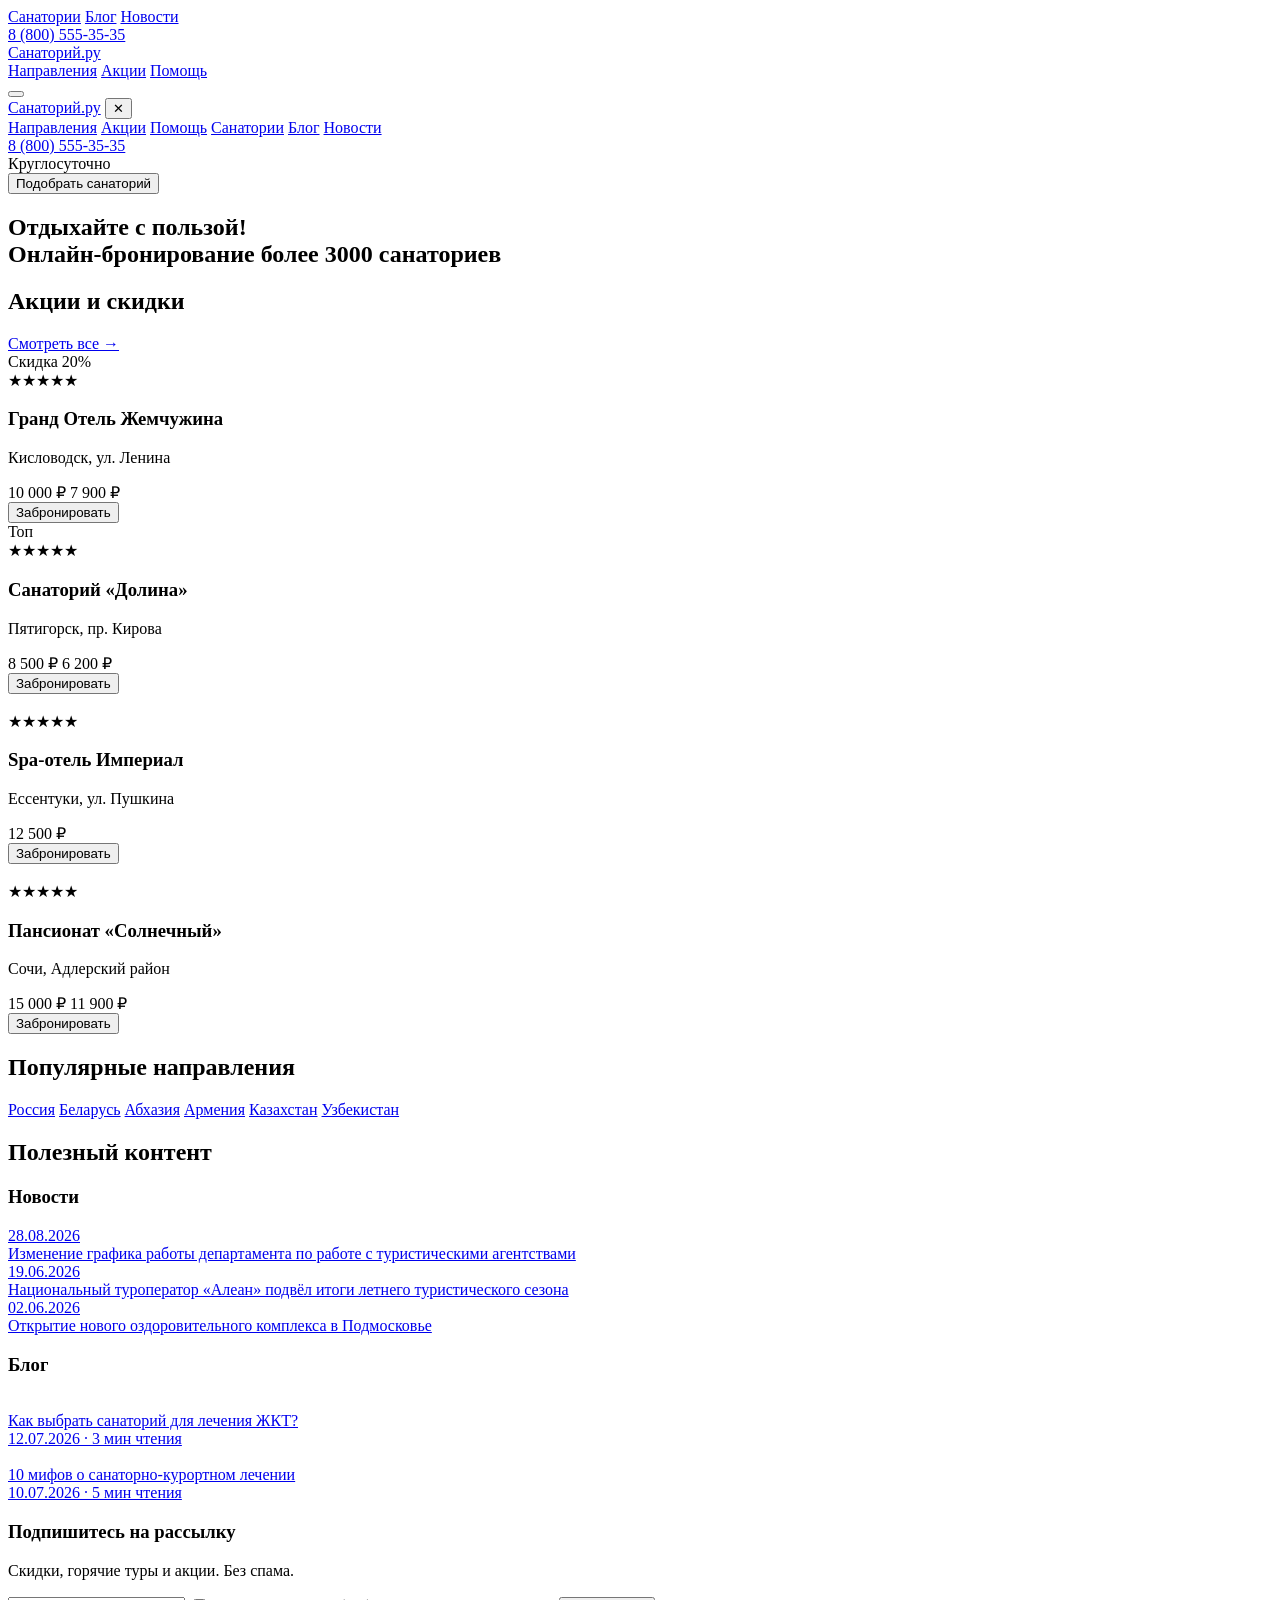
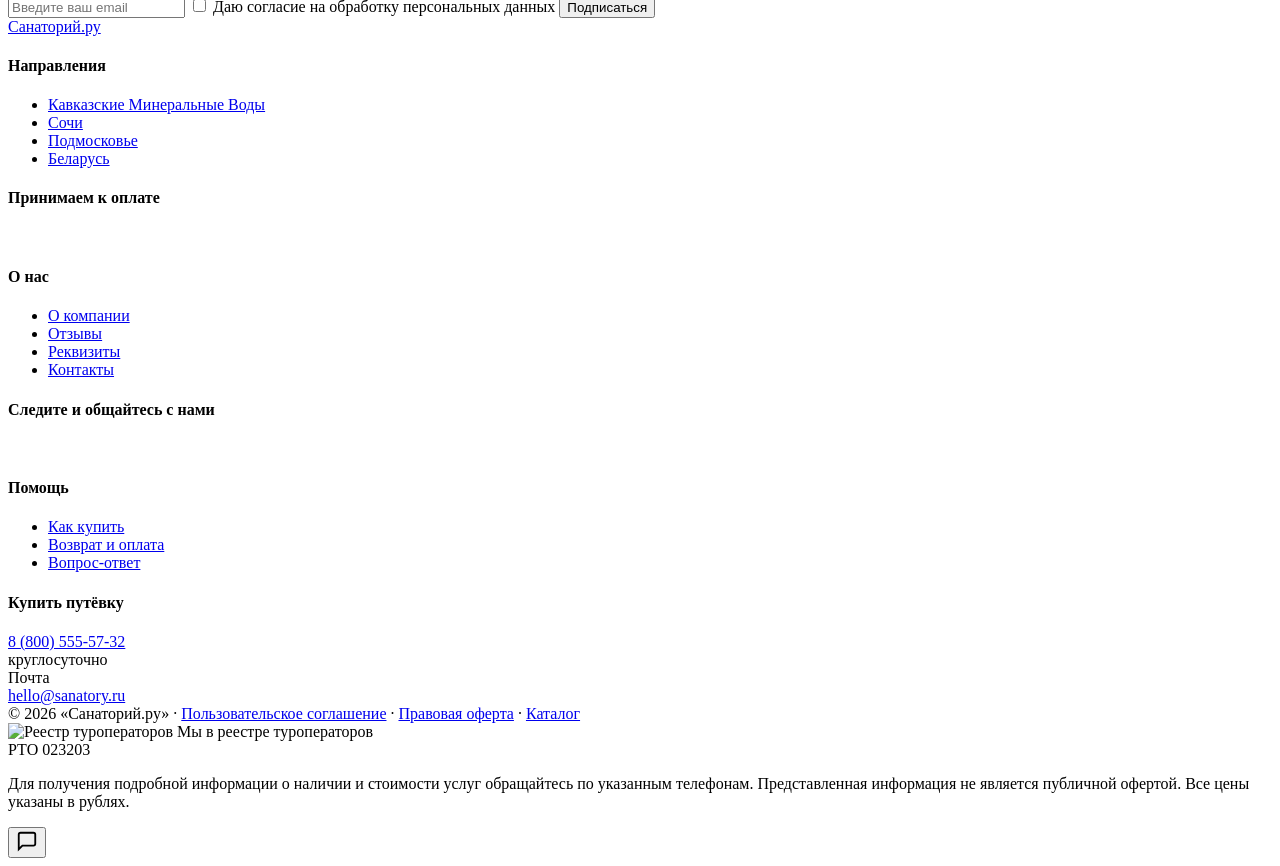
==== index.html @ 3d840a72 "Add files via upload" ====
<!DOCTYPE html>
<html lang="ru">
<head>
<meta charset="UTF-8">
<meta name="viewport" content="width=device-width, initial-scale=1.0">
<title>Санаторий.ру — онлайн-бронирование санаториев</title>
<link rel="stylesheet" href="css/style.css">
</head>
<body>

<!-- Top bar -->
<div class="topbar">
  <div class="container topbar__inner">
    <nav class="topbar__nav">
      <a href="#">Санатории</a>
      <a href="#">Блог</a>
      <a href="#">Новости</a>
    </nav>
    <a class="topbar__phone" href="tel:88005553535">8 (800) 555-35-35</a>
  </div>
</div>

<!-- Header -->
<!-- Header -->
<header class="header">
  <div class="container header__inner">
    <a href="#" class="logo">Санаторий<span>.ру</span></a>

    <nav class="header__nav">
      <a href="#">Направления</a>
      <a href="#">Акции</a>
      <a href="#">Помощь</a>
    </nav>

    <button class="burger" aria-label="Открыть меню" aria-expanded="false" aria-controls="mobile-menu">
      <span></span><span></span><span></span>
    </button>
  </div>
</header>

<!-- Мобильное меню -->
<div class="mobile-menu" id="mobile-menu" aria-hidden="true">
  <div class="mobile-menu__top">
    <a href="#" class="logo">Санаторий<span>.ру</span></a>
    <button class="mobile-menu__close" aria-label="Закрыть меню">✕</button>
  </div>

  <nav class="mobile-menu__nav">
    <a href="#">Направления</a>
    <a href="#">Акции</a>
    <a href="#">Помощь</a>
    <a href="#">Санатории</a>
    <a href="#">Блог</a>
    <a href="#">Новости</a>
  </nav>

  <div class="mobile-menu__contacts">
    <a href="tel:88005553535" class="mobile-menu__phone">8 (800) 555-35-35</a>
    <div class="mobile-menu__muted">Круглосуточно</div>
  </div>

  <button class="btn btn--green btn--block mobile-menu__cta">Подобрать санаторий</button>
</div>
<div class="mobile-menu__overlay" hidden></div>

<!-- Hero -->
<section class="hero">
  <div class="container">
    <h1 class="hero__title">
      Отдыхайте с пользой!<br>
      Онлайн-бронирование более 3000 санаториев
    </h1>
    <script type="text/javascript" charset="utf-8" src="https://stells.info/assets/js/partner.fire.js"></script>
<div class="s-partnership" style="display:none;">ZiKAEXqA2vElUudIS04ilTjZm4b4giMCDNUObe5r64s%3D</div>
    <!-- <form class="search" onsubmit="event.preventDefault();">
      <div class="search__row">
        <div class="field field--grow">
          <label>Куда поехать?</label>
          <input type="text" placeholder="Регион, курорт, санаторий...">
        </div>
        <div class="field">
          <label>Заезд</label>
          <input type="text" placeholder="mm/dd/yyyy">
        </div>
        <div class="field">
          <label>Выезд</label>
          <input type="text" placeholder="mm/dd/yyyy">
        </div>
        <div class="field">
          <label>Кто едет?</label>
          <select>
            <option>2 взрослых</option>
            <option>1 взрослый</option>
            <option>2 взрослых + 1 ребёнок</option>
          </select>
        </div>
      </div>
      <div class="search__actions">
        <button type="submit" class="btn btn--green btn--lg">Подобрать санатории</button>
        <button type="button" class="btn btn--purple btn--lg">Показать на карте</button>
      </div>
    </form> -->
  </div>
  
</section>



<!-- Акции и скидки -->
<section class="section">
  <div class="container">
    <div class="section__head">
      <h2>Акции и скидки</h2>
      <a href="#" class="link-more">Смотреть все →</a>
    </div>

    <div class="cards">
      <!-- card 1 -->
      <article class="card">
        <div class="card__media">
          <span class="badge badge--green">Скидка 20%</span>
          <img src="assets/images/300x150.svg" alt="">
        </div>
        <div class="card__body">
          <div class="stars">★★★★★</div>
          <h3 class="card__title">Гранд Отель Жемчужина</h3>
          <p class="card__place">Кисловодск, ул. Ленина</p>
          <div class="card__price">
            <span class="old">10 000 ₽</span>
            <span class="new">7 900 ₽</span>
          </div>
          <button class="btn btn--green btn--block">Забронировать</button>
        </div>
      </article>

      <!-- card 2 -->
      <article class="card">
        <div class="card__media">
          <span class="badge badge--green">Топ</span>
          <img src="assets/images/300x150.svg" alt="">
        </div>
        <div class="card__body">
          <div class="stars">★★★★★</div>
          <h3 class="card__title">Санаторий «Долина»</h3>
          <p class="card__place">Пятигорск, пр. Кирова</p>
          <div class="card__price">
            <span class="old">8 500 ₽</span>
            <span class="new">6 200 ₽</span>
          </div>
          <button class="btn btn--green btn--block">Забронировать</button>
        </div>
      </article>

      <!-- card 3 -->
      <article class="card">
        <div class="card__media">
          <img src="assets/images/300x150.svg" alt="">
        </div>
        <div class="card__body">
          <div class="stars">★★★★★</div>
          <h3 class="card__title">Spa-отель Империал</h3>
          <p class="card__place">Ессентуки, ул. Пушкина</p>
          <div class="card__price">
            <span class="new">12 500 ₽</span>
          </div>
          <button class="btn btn--green btn--block">Забронировать</button>
        </div>
      </article>

      <!-- card 4 -->
      <article class="card">
        <div class="card__media">
          <img src="assets/images/300x150.svg" alt="">
        </div>
        <div class="card__body">
          <div class="stars">★★★★★</div>
          <h3 class="card__title">Пансионат «Солнечный»</h3>
          <p class="card__place">Сочи, Адлерский район</p>
          <div class="card__price">
            <span class="old">15 000 ₽</span>
            <span class="new">11 900 ₽</span>
          </div>
          <button class="btn btn--green btn--block">Забронировать</button>
        </div>
      </article>
    </div>
  </div>
</section>

<!-- Популярные направления -->
<section class="section">
  <div class="container">
    <h2>Популярные направления</h2>
    <div class="tags">
      <a href="#" class="tag">Россия</a>
      <a href="#" class="tag">Беларусь</a>
      <a href="#" class="tag">Абхазия</a>
      <a href="#" class="tag">Армения</a>
      <a href="#" class="tag">Казахстан</a>
      <a href="#" class="tag">Узбекистан</a>
    </div>
  </div>
</section>

<!-- Полезный контент -->
<section class="section">
  <div class="container">
    <h2>Полезный контент</h2>

    <div class="content-grid">
      <!-- Новости -->
      <div class="col">
        <h3 class="col__title">Новости</h3>

        <a class="news" href="#">
          <div class="news__date">28.08.2026</div>
          <div class="news__text">Изменение графика работы департамента по работе с туристическими агентствами</div>
        </a>
        <a class="news" href="#">
          <div class="news__date">19.06.2026</div>
          <div class="news__text">Национальный туроператор «Алеан» подвёл итоги летнего туристического сезона</div>
        </a>
        <a class="news" href="#">
          <div class="news__date">02.06.2026</div>
          <div class="news__text">Открытие нового оздоровительного комплекса в Подмосковье</div>
        </a>
      </div>

      <!-- Блог -->
      <div class="col">
        <h3 class="col__title">Блог</h3>

        <a class="blog-item" href="#">
          <img src="assets/images/150x100.svg" alt="">
          <div>
            <div class="blog-item__title">Как выбрать санаторий для лечения ЖКТ?</div>
            <div class="blog-item__meta">12.07.2026 · 3 мин чтения</div>
          </div>
        </a>
        <a class="blog-item" href="#">
          <img src="assets/images/150x100.svg" alt="">
          <div>
            <div class="blog-item__title">10 мифов о санаторно-курортном лечении</div>
            <div class="blog-item__meta">10.07.2026 · 5 мин чтения</div>
          </div>
        </a>
      </div>
    </div>
  </div>
</section>

<!-- Подписка -->
<section class="section">
  <div class="container">
    <div class="subscribe">
      <div class="subscribe__info">
        <h3>Подпишитесь на рассылку</h3>
        <p>Скидки, горячие туры и акции. Без спама.</p>
      </div>
      <form class="subscribe__form" onsubmit="event.preventDefault();">
        <input type="email" placeholder="Введите ваш email" required>
        <label class="checkbox">
          <input type="checkbox" required>
          <span>Даю согласие на обработку персональных данных</span>
        </label>
        <button class="btn btn--purple btn--block">Подписаться</button>
      </form>
    </div>
  </div>
</section>

<!-- Footer -->
<footer class="footer">
  <div class="container">
    <div class="footer__grid">
      <div>
        <a href="#" class="logo">Санаторий<span>.ру</span></a>
        <h4 class="footer__title">Направления</h4>
        <ul>
          <li><a href="#">Кавказские Минеральные Воды</a></li>
          <li><a href="#">Сочи</a></li>
          <li><a href="#">Подмосковье</a></li>
          <li><a href="#">Беларусь</a></li>
        </ul>
      </div>

      <div>
        <h4 class="footer__title">Принимаем к оплате</h4>
        <div class="pay">
          <img class="pay__logo" src="./img/MasterCard.svg" alt="">
          <img class="pay__logo" src="./img/Visa.svg" alt="">
          <img class="pay__logo" src="./img/Mir.svg" alt="">
          <img class="pay__logo" src="./img/SBP.svg" alt="">
        </div>

        <h4 class="footer__title">О нас</h4>
        <ul>
          <li><a href="#">О компании</a></li>
          <li><a href="#">Отзывы</a></li>
          <li><a href="#">Реквизиты</a></li>
          <li><a href="#">Контакты</a></li>
        </ul>
      </div>

      <div>
        <h4 class="footer__title">Следите и общайтесь с нами</h4>
        <div class="socials">
          <!-- <a href="#" aria-label="VK">VK</a> -->
          <a href="#" aria-label="VK"><img src="./img/vk.svg" alt=""></a>
          <a href="#" aria-label="VK"><img src="./img/dzen.svg" alt=""></a>
          <a href="#" aria-label="VK"><img src="./img/tg.svg" alt=""></a>
          <a href="#" aria-label="VK"><img src="./img/max.svg" alt=""></a>
        </div>

        <h4 class="footer__title">Помощь</h4>
        <ul>
          <li><a href="#">Как купить</a></li>
          <li><a href="#">Возврат и оплата</a></li>
          <li><a href="#">Вопрос-ответ</a></li>
        </ul>
      </div>

      <div>
        <h4 class="footer__title">Купить путёвку</h4>
        <a class="footer__phone" href="tel:88005555732">8 (800) 555-57-32</a>
        <div class="footer__muted">круглосуточно</div>
        <div class="footer__muted">Почта</div>
        <a class="footer__mail" href="mailto:hello@sanatory.ru">hello@sanatory.ru</a>
      </div>
    </div>

    <div class="footer__bottom">
      <div>© 2026 «Санаторий.ру» · <a href="#">Пользовательское соглашение</a> · <a href="#">Правовая оферта</a> · <a href="#">Каталог</a></div>
      <div class="footer__reg">
        <img class="reg-icon" src="./img/reestr.svg" alt="Реестр туроператоров">
        <!-- <span class="reg-icon">★</span> -->
        Мы в реестре туроператоров<br>РТО 023203
      </div>
    </div>

    <p class="footer__disclaimer">
      Для получения подробной информации о наличии и стоимости услуг обращайтесь по указанным телефонам.
      Представленная информация не является публичной офертой. Все цены указаны в рублях.
    </p>
  </div>
</footer>

<!-- Floating chat -->
<button class="chat-btn" aria-label="Чат">
  <svg viewBox="0 0 24 24" width="22" height="22" fill="none" stroke="currentColor" stroke-width="2">
    <path d="M21 15a2 2 0 0 1-2 2H7l-4 4V5a2 2 0 0 1 2-2h14a2 2 0 0 1 2 2z"/>
  </svg>
</button>

<script src="js/main.js"></script>
</body>
</html>
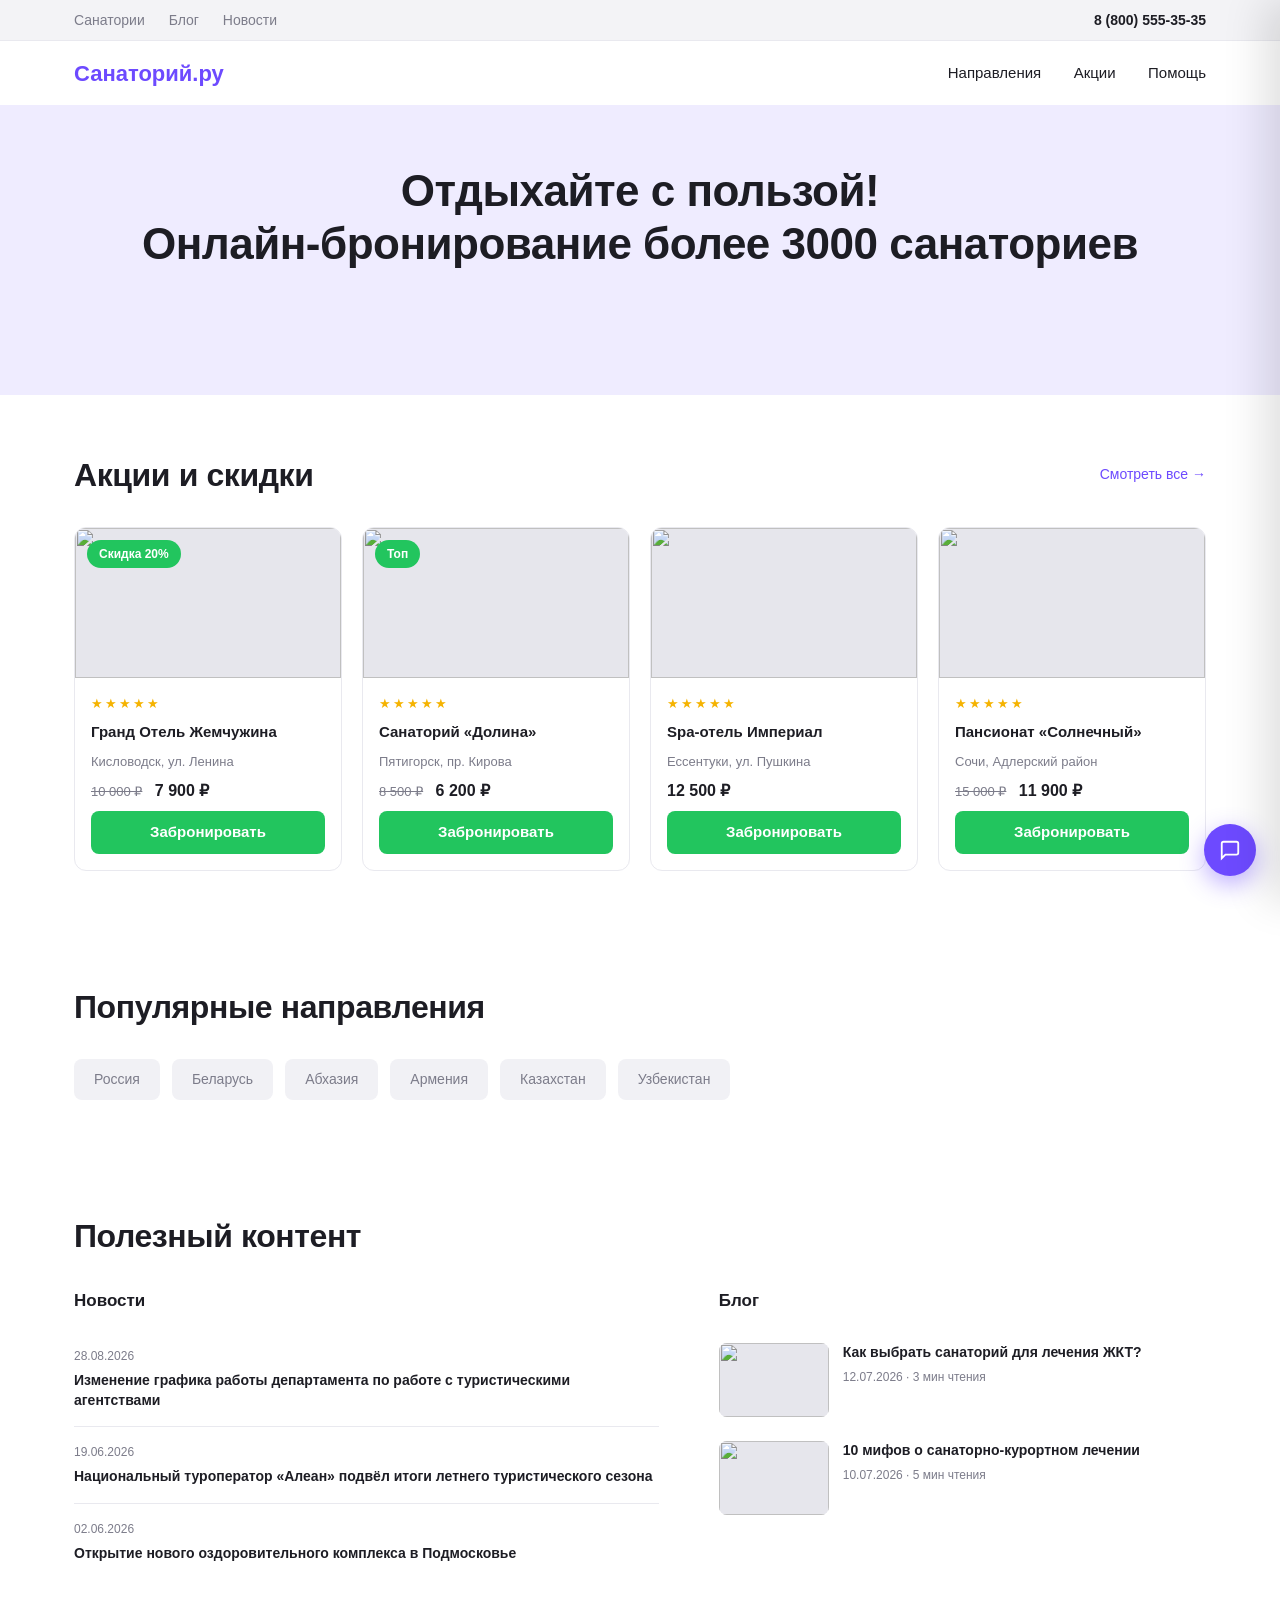
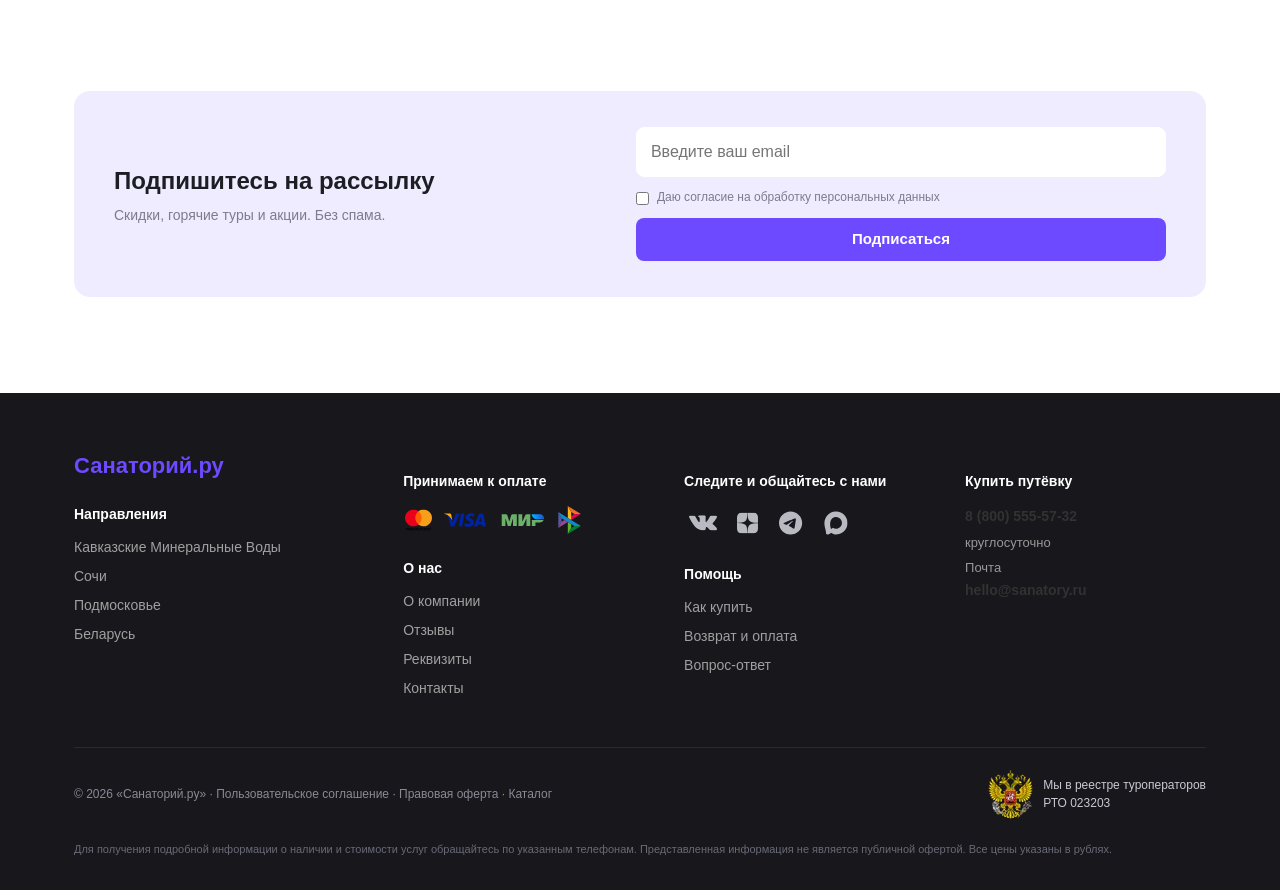
==== commit 36709bec: "Update index.html" ====
--- a/index.html
+++ b/index.html
@@ -4,7 +4,7 @@
 <meta charset="UTF-8">
 <meta name="viewport" content="width=device-width, initial-scale=1.0">
 <title>Санаторий.ру — онлайн-бронирование санаториев</title>
-<link rel="stylesheet" href="css/style.css">
+<link rel="stylesheet" href="style.css">
 </head>
 <body>
 
@@ -287,10 +287,10 @@
       <div>
         <h4 class="footer__title">Принимаем к оплате</h4>
         <div class="pay">
-          <img class="pay__logo" src="./img/MasterCard.svg" alt="">
-          <img class="pay__logo" src="./img/Visa.svg" alt="">
-          <img class="pay__logo" src="./img/Mir.svg" alt="">
-          <img class="pay__logo" src="./img/SBP.svg" alt="">
+          <img class="pay__logo" src="MasterCard.svg" alt="">
+          <img class="pay__logo" src="Visa.svg" alt="">
+          <img class="pay__logo" src="Mir.svg" alt="">
+          <img class="pay__logo" src="SBP.svg" alt="">
         </div>
 
         <h4 class="footer__title">О нас</h4>
@@ -306,10 +306,10 @@
         <h4 class="footer__title">Следите и общайтесь с нами</h4>
         <div class="socials">
           <!-- <a href="#" aria-label="VK">VK</a> -->
-          <a href="#" aria-label="VK"><img src="./img/vk.svg" alt=""></a>
-          <a href="#" aria-label="VK"><img src="./img/dzen.svg" alt=""></a>
-          <a href="#" aria-label="VK"><img src="./img/tg.svg" alt=""></a>
-          <a href="#" aria-label="VK"><img src="./img/max.svg" alt=""></a>
+          <a href="#" aria-label="VK"><img src="vk.svg" alt=""></a>
+          <a href="#" aria-label="VK"><img src="dzen.svg" alt=""></a>
+          <a href="#" aria-label="VK"><img src="tg.svg" alt=""></a>
+          <a href="#" aria-label="VK"><img src="max.svg" alt=""></a>
         </div>
 
         <h4 class="footer__title">Помощь</h4>
@@ -332,7 +332,7 @@
     <div class="footer__bottom">
       <div>© 2026 «Санаторий.ру» · <a href="#">Пользовательское соглашение</a> · <a href="#">Правовая оферта</a> · <a href="#">Каталог</a></div>
       <div class="footer__reg">
-        <img class="reg-icon" src="./img/reestr.svg" alt="Реестр туроператоров">
+        <img class="reg-icon" src="reestr.svg" alt="Реестр туроператоров">
         <!-- <span class="reg-icon">★</span> -->
         Мы в реестре туроператоров<br>РТО 023203
       </div>
@@ -354,4 +354,4 @@
 
 <script src="js/main.js"></script>
 </body>
-</html>+</html>
--- a/style.css
+++ b/style.css
@@ -0,0 +1,344 @@
+:root{
+  --green:#22c55e;
+  --green-d:#16a34a;
+  --purple:#6d4aff;
+  --purple-d:#5a38e0;
+  --ink:#1d1d24;
+  --muted:#7c7c8a;
+  --line:#e9e9ef;
+  --bg-soft:#efecff;
+  --bg-card:#f6f6f9;
+  --radius:12px;
+  --container:1180px;
+}
+html, body {
+  overflow-x: hidden;
+  max-width: 100%;
+}
+*{box-sizing:border-box;margin:0;padding:0}
+html{scroll-behavior:smooth}
+body{
+  font-family:-apple-system,BlinkMacSystemFont,"Segoe UI",Roboto,"Helvetica Neue",Arial,sans-serif;
+  color:var(--ink);
+  background:#fff;
+  line-height:1.5;
+  -webkit-font-smoothing:antialiased;
+}
+a{color:inherit;text-decoration:none}
+img{max-width:100%;display:block}
+button{font:inherit;cursor:pointer;border:0;background:none}
+input,select{font:inherit}
+
+.container{max-width:var(--container);margin:0 auto;padding:0 24px}
+
+/* ---------- Top bar ---------- */
+.topbar{background:#f3f3f6;border-bottom:1px solid var(--line);font-size:14px}
+.topbar__inner{display:flex;justify-content:space-between;align-items:center;height:40px}
+.topbar__nav a{margin-right:20px;color:var(--muted)}
+.topbar__nav a:hover{color:var(--ink)}
+.topbar__phone{font-weight:700}
+
+/* ---------- Header ---------- */
+.header{background:#fff}
+.header__inner{display:flex;justify-content:space-between;align-items:center;height:64px}
+.logo{font-size:22px;font-weight:800;color:var(--purple)}
+/* .logo span{color:var(--ink)} */
+.logo--light{color:#fff}
+/* .logo--light span{color:#fff} */
+.header__nav a{margin-left:28px;font-size:15px}
+.header__nav a:hover{color:var(--purple)}
+
+/* ---------- Hero ---------- */
+.hero{background:var(--bg-soft);padding:60px 0 80px;border-radius:0}
+.hero__title{
+  text-align:center;
+  font-size:44px;
+  line-height:1.2;
+  font-weight:800;
+  margin-bottom:44px;
+  letter-spacing:-.5px;
+}
+
+.search{
+  background:#fff;
+  border-radius:16px;
+  padding:22px;
+  box-shadow:0 20px 45px rgba(60,40,150,.10);
+  max-width:1000px;
+  margin:0 auto;
+}
+.search__row{display:flex;gap:12px;margin-bottom:14px}
+.field{display:flex;flex-direction:column;gap:4px;flex:1;min-width:0}
+.field--grow{flex:1.6}
+.field label{font-size:12px;color:var(--muted)}
+.field input,.field select{
+  border:1px solid var(--line);
+  background:#f4f4f7;
+  border-radius:8px;
+  padding:11px 12px;
+  outline:none;
+  transition:.15s;
+  width:100%;
+}
+.field input:focus,.field select:focus{border-color:var(--purple);background:#fff}
+.search__actions{display:flex;gap:12px}
+
+/* ---------- Buttons ---------- */
+.btn{
+  display:inline-flex;align-items:center;justify-content:center;
+  border-radius:8px;
+  padding:12px 20px;
+  font-weight:600;
+  font-size:15px;
+  transition:.15s;
+  white-space:nowrap;
+}
+.btn--lg{flex:1;padding:14px 20px;font-size:16px}
+.btn--green{background:var(--green);color:#fff}
+.btn--green:hover{background:var(--green-d)}
+.btn--purple{background:var(--purple);color:#fff}
+.btn--purple:hover{background:var(--purple-d)}
+.btn--block{width:100%;padding:10px}
+
+/* ---------- Sections ---------- */
+.section{padding:56px 0}
+.section h2{font-size:32px;font-weight:800;margin-bottom:28px;letter-spacing:-.4px}
+.section__head{display:flex;justify-content:space-between;align-items:center;margin-bottom:28px}
+.section__head h2{margin:0}
+.link-more{color:var(--purple);font-size:14px}
+.link-more:hover{text-decoration:underline}
+
+/* ---------- Cards ---------- */
+.cards{display:grid;grid-template-columns:repeat(4,1fr);gap:20px}
+.card{background:#fff;border:1px solid var(--line);border-radius:var(--radius);overflow:hidden;display:flex;flex-direction:column}
+.card__media{position:relative;background:#e6e6ec}
+.card__media img{width:100%;height:150px;object-fit:cover;display:block}
+.badge{
+  position:absolute;top:12px;left:12px;
+  padding:5px 12px;border-radius:20px;
+  font-size:12px;font-weight:600;color:#fff;
+}
+.badge--green{background:var(--green)}
+.card__body{padding:16px;display:flex;flex-direction:column;gap:8px;flex:1}
+.stars{color:#f5b301;font-size:13px;letter-spacing:2px}
+.card__title{font-size:15px;font-weight:700}
+.card__place{font-size:13px;color:var(--muted)}
+.card__price{margin-top:auto;font-size:16px}
+.card__price .old{color:var(--muted);text-decoration:line-through;font-size:13px;margin-right:8px}
+.card__price .new{font-weight:800}
+
+/* ---------- Tags ---------- */
+.tags{display:flex;flex-wrap:wrap;gap:12px}
+.tag{
+  background:#f1f1f5;
+  padding:10px 20px;
+  border-radius:8px;
+  font-size:14px;
+  color:var(--muted);
+  transition:.15s;
+}
+.tag:hover{background:var(--bg-soft);color:var(--purple)}
+
+/* ---------- Content grid ---------- */
+.content-grid{display:grid;grid-template-columns:1.2fr 1fr;gap:60px}
+.col__title{font-size:17px;font-weight:700;margin-bottom:18px}
+
+.news{display:block;padding:16px 0;border-bottom:1px solid var(--line)}
+.news:last-child{border-bottom:0}
+.news__date{font-size:12px;color:var(--muted);margin-bottom:6px}
+.news__text{font-size:14px;font-weight:600;line-height:1.4}
+.news:hover .news__text{color:var(--purple)}
+
+.blog-item{display:flex;gap:14px;padding:12px 0;align-items:flex-start}
+.blog-item img{width:110px;height:74px;object-fit:cover;border-radius:8px;background:#e6e6ec;flex-shrink:0}
+.blog-item__title{font-size:14px;font-weight:700;margin-bottom:6px;line-height:1.35}
+.blog-item__meta{font-size:12px;color:var(--muted)}
+.blog-item:hover .blog-item__title{color:var(--purple)}
+
+/* ---------- Subscribe ---------- */
+.subscribe{
+  background:var(--bg-soft);
+  border-radius:16px;
+  padding:36px 40px;
+  display:grid;
+  grid-template-columns:1fr 1.1fr;
+  gap:40px;
+  align-items:center;
+}
+.subscribe__info h3{font-size:24px;font-weight:800;margin-bottom:6px}
+.subscribe__info p{color:var(--muted);font-size:14px}
+.subscribe__form{display:flex;flex-direction:column;gap:12px}
+.subscribe__form input[type="email"]{
+  border:1px solid #fff;
+  background:#fff;
+  border-radius:8px;
+  padding:12px 14px;
+  outline:none;
+}
+.subscribe__form input[type="email"]:focus{border-color:var(--purple)}
+.checkbox{display:flex;gap:8px;font-size:12px;color:var(--muted);align-items:flex-start;line-height:1.4}
+.checkbox input{margin-top:3px;accent-color:var(--purple)}
+
+/* ---------- Footer ---------- */
+.footer{background:#17171c;color:#c9c9d3;padding:56px 0 32px;margin-top:40px;font-size:14px}
+.footer__grid{display:grid;grid-template-columns:1.2fr 1fr 1fr 1fr;gap:40px;margin-bottom:40px}
+.footer__title{color:#fff;font-size:14px;font-weight:700;margin:22px 0 12px}
+.footer__title:first-of-type{margin-top:22px}
+.footer ul{list-style:none}
+.footer li{margin-bottom:8px}
+.footer ul a{color: #a0a0a0}
+.footer a:hover{color:#fff}
+.footer__muted{color:#999999;font-size:13px;margin-top:6px}
+.footer__phone,.footer__mail{color:#323232;font-weight:600;display:inline-block;margin-top:2px}
+
+.pay{display:flex;gap:8px;margin-bottom:6px}
+.pay__logo{
+  /* color:#fff;font-size:11px;font-weight:700; */
+  padding:2px;
+}
+.socials{display:flex;gap:10px}
+.socials a{
+  /* width:34px;height:34px;border-radius:50%;background:#2a2a32; */
+  display:flex;align-items:center;justify-content:center;
+  font-size:11px;font-weight:700;color:#fff;
+  padding: 5px;
+}
+.socials a:hover{background:var(--purple)}
+
+.footer__bottom{
+  display:flex;justify-content:space-between;align-items:center;
+  padding-top:22px;border-top:1px solid #2a2a32;
+  font-size:12px;color:#8a8a97;
+}
+/* .footer__bottom a{color:#c9c9d3} */
+.footer__reg{display:flex;gap:10px;align-items:center;text-align:left;color:#c9c9d3}
+.reg-icon{font-size:22px;color:#f5b301}
+
+.footer__disclaimer{
+  margin-top:22px;font-size:11px;color:#6a6a78;line-height:1.6;
+}
+
+/* ---------- Chat button ---------- */
+.chat-btn{
+  position:fixed;right:24px;bottom:24px;
+  width:52px;height:52px;border-radius:50%;
+  background:var(--purple);color:#fff;
+  display:flex;align-items:center;justify-content:center;
+  box-shadow:0 8px 24px rgba(109,74,255,.45);
+  transition:.15s;z-index:50;
+}
+.chat-btn:hover{background:var(--purple-d);transform:translateY(-2px)}
+
+/* ---------- Responsive ---------- */
+@media (max-width:1024px){
+  .cards{grid-template-columns:repeat(2,1fr)}
+  .content-grid{grid-template-columns:1fr;gap:32px}
+  .footer__grid{grid-template-columns:1fr 1fr;gap:32px}
+  .hero__title{font-size:34px}
+}
+@media (max-width:720px){
+  .search__row{flex-wrap:wrap}
+  .field{flex:1 1 46%}
+  .field--grow{flex:1 1 100%}
+  .search__actions{flex-direction:column}
+  .hero{padding:40px 0 50px}
+  .hero__title{font-size:26px;margin-bottom:28px}
+  .section h2{font-size:24px}
+  .cards{grid-template-columns:1fr}
+  .subscribe{grid-template-columns:1fr;padding:24px}
+  .footer__grid{grid-template-columns:1fr}
+  .footer__bottom{flex-direction:column;gap:14px;align-items:flex-start}
+  .header__nav{display:none}
+}
+
+/* ---------- Burger ---------- */
+.burger{
+  display:none;
+  width:40px;height:40px;
+  border-radius:8px;
+  flex-direction:column;
+  justify-content:center;
+  align-items:center;
+  gap:5px;
+  background:transparent;
+}
+.burger span{
+  display:block;
+  width:22px;height:2px;
+  background:var(--ink);
+  border-radius:2px;
+  transition:.2s;
+}
+.burger:hover{background:#f1f1f5}
+
+/* ---------- Mobile menu ---------- */
+.mobile-menu{
+  position:fixed;
+  top:0;right:0;
+  width:min(340px,88vw);
+  height:100dvh;
+  background:#fff;
+  z-index:100;
+  padding:20px 22px 28px;
+  display:flex;
+  flex-direction:column;
+  gap:22px;
+  transform:translateX(100%);
+  transition:transform .25s ease;
+  box-shadow:-16px 0 40px rgba(0,0,0,.12);
+  overflow-y:auto;
+}
+.mobile-menu.is-open{transform:translateX(0)}
+
+.mobile-menu__top{
+  display:flex;justify-content:space-between;align-items:center;
+}
+.mobile-menu__close{
+  width:36px;height:36px;border-radius:8px;
+  font-size:18px;color:var(--ink);
+  background:#f1f1f5;
+}
+.mobile-menu__close:hover{background:#e6e6ec}
+
+.mobile-menu__nav{
+  display:flex;flex-direction:column;
+  border-top:1px solid var(--line);
+}
+.mobile-menu__nav a{
+  padding:14px 4px;
+  font-size:16px;
+  font-weight:600;
+  border-bottom:1px solid var(--line);
+}
+.mobile-menu__nav a:hover{color:var(--purple)}
+
+.mobile-menu__contacts{
+  margin-top:auto;
+  display:flex;flex-direction:column;gap:4px;
+}
+.mobile-menu__phone{font-size:18px;font-weight:800;color:var(--ink)}
+.mobile-menu__muted{font-size:13px;color:var(--muted)}
+
+.mobile-menu__cta{padding:14px}
+
+/* Overlay */
+.mobile-menu__overlay{
+  position:fixed;inset:0;
+  background:rgba(15,15,25,.45);
+  z-index:99;
+  opacity:0;
+  transition:opacity .25s ease;
+}
+.mobile-menu__overlay.is-open{opacity:1}
+
+/* Блокируем скролл body, когда меню открыто */
+body.menu-open{overflow:hidden}
+
+/* ---------- Мобильная адаптация ---------- */
+@media (max-width:720px){
+  .header__nav{display:none}
+  .burger{display:flex}
+  .topbar__nav{display:none} /* топбар оставляем только с телефоном */
+  .topbar__inner{justify-content:center;height:36px}
+  .topbar__phone{font-size:13px}
+}
